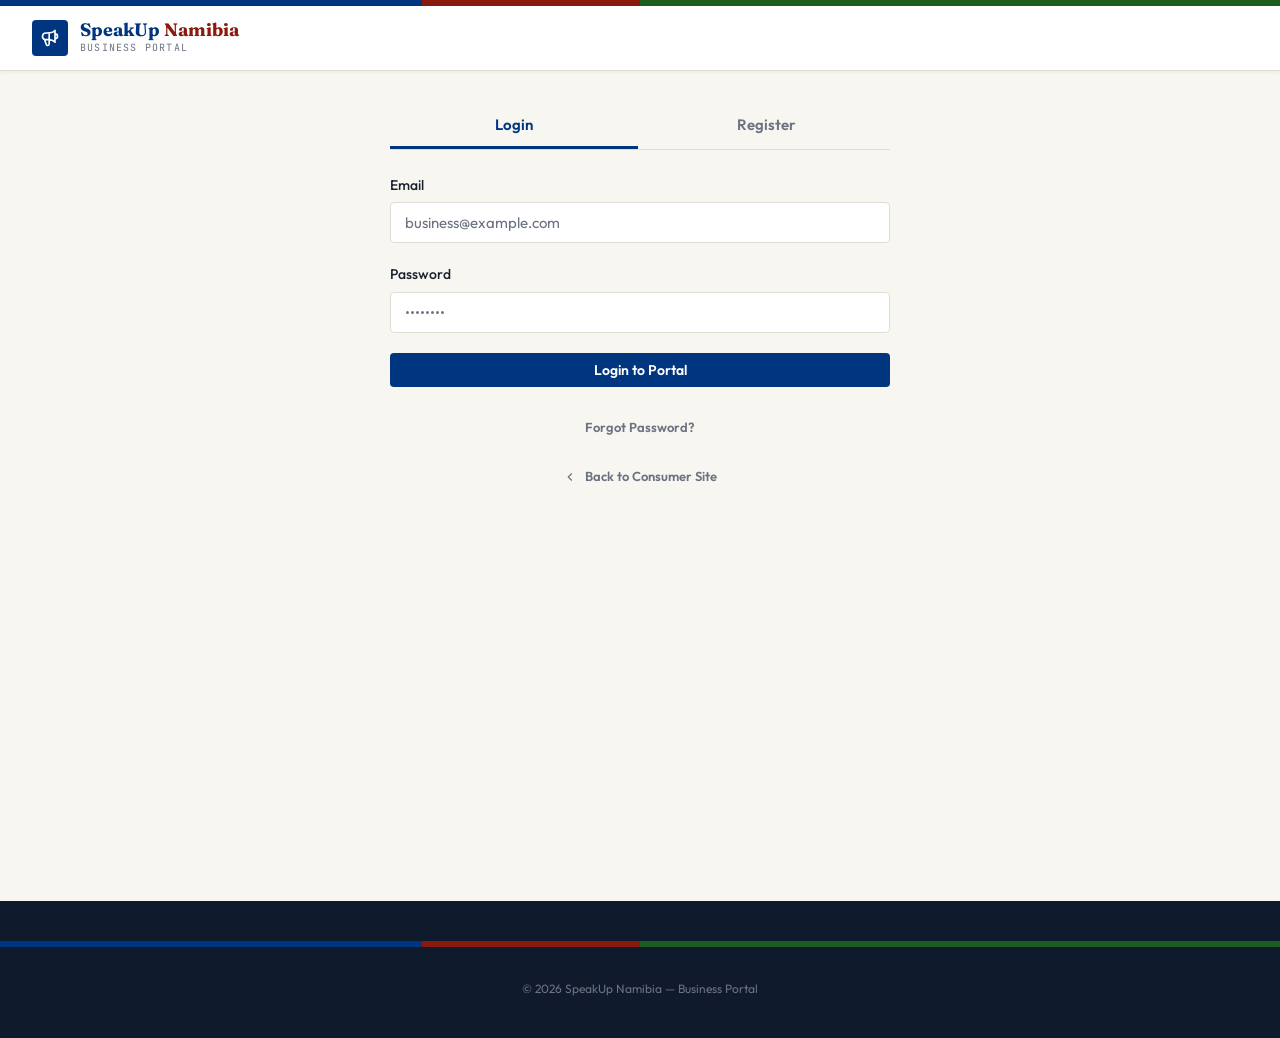
==== business.html @ 7a661c87 "first commit" ====
<!DOCTYPE html>
<html lang="en">

<head>
    <meta charset="UTF-8">
    <meta name="viewport" content="width=device-width, initial-scale=1.0">
    <title>SpeakUp Namibia - Business Portal</title>
    <link rel="preconnect" href="https://fonts.googleapis.com">
    <link rel="preconnect" href="https://fonts.gstatic.com" crossorigin>
    <link
        href="https://fonts.googleapis.com/css2?family=Fraunces:ital,opsz,wght@0,9..144,400;0,9..144,700;0,9..144,800;1,9..144,400&family=Outfit:wght@400;500;600;700&family=JetBrains+Mono:wght@400;500;600&display=swap"
        rel="stylesheet">
    <link rel="stylesheet" href="style.css">
</head>

<body>
    <div class="flag-stripe"></div>
    <nav id="navbar">
        <div class="container">
            <div class="navbar-inner">
                <div class="logo-wrap">
                    <div class="logo-icon"><svg viewBox="0 0 24 24">
                            <path
                                d="M11 5.882V19.24a1.76 1.76 0 01-3.417.592l-2.147-6.15M18 13a3 3 0 100-6M5.436 13.683A4.001 4.001 0 017 6h1.832c4.1 0 7.625-1.234 9.168-3v14c-1.543-1.766-5.067-3-9.168-3H7a3.988 3.988 0 01-1.564-.317z"
                                stroke-linecap="round" stroke-linejoin="round" />
                        </svg></div>
                    <div>
                        <div class="logo-name">SpeakUp<span>Namibia</span></div>
                        <div class="logo-sub">Business Portal</div>
                    </div>
                </div>
                <button class="hamburger" id="bizHamburger" aria-label="Toggle menu" style="display:none">
                    <svg id="ham-open" width="22" height="22" fill="none" stroke="currentColor" stroke-width="2"
                        viewBox="0 0 24 24">
                        <line x1="3" y1="6" x2="21" y2="6" />
                        <line x1="3" y1="12" x2="21" y2="12" />
                        <line x1="3" y1="18" x2="21" y2="18" />
                    </svg>
                    <svg id="ham-close" width="22" height="22" fill="none" stroke="currentColor" stroke-width="2"
                        viewBox="0 0 24 24" style="display:none">
                        <line x1="18" y1="6" x2="6" y2="18" />
                        <line x1="6" y1="6" x2="18" y2="18" />
                    </svg>
                </button>
            </div>
        </div>
    </nav>
    <div class="biz-layout">
        <aside class="biz-sidebar" id="bizSidebar">
            <div class="biz-sidebar-nav">
                <button class="biz-nav-item active" id="navOverview"><svg fill="none" stroke="currentColor"
                        stroke-width="2" viewBox="0 0 24 24">
                        <line x1="18" y1="20" x2="18" y2="10" />
                        <line x1="12" y1="20" x2="12" y2="4" />
                        <line x1="6" y1="20" x2="6" y2="14" />
                    </svg>Overview</button>
                <button class="biz-nav-item" id="navReviews"><svg fill="none" stroke="currentColor" stroke-width="2"
                        viewBox="0 0 24 24">
                        <path d="M21 15a2 2 0 01-2 2H7l-4 4V5a2 2 0 012-2h14a2 2 0 012 2z" />
                    </svg>My Reviews</button>
                <button class="biz-nav-item" id="navSettings"><svg fill="none" stroke="currentColor" stroke-width="2"
                        viewBox="0 0 24 24">
                        <circle cx="12" cy="12" r="3" />
                        <path
                            d="M19.4 15a1.65 1.65 0 00.33 1.82l.06.06a2 2 0 010 2.83 2 2 0 01-2.83 0l-.06-.06a1.65 1.65 0 00-1.82-.33 1.65 1.65 0 00-1 1.51V21a2 2 0 01-4 0v-.09A1.65 1.65 0 009 19.4a1.65 1.65 0 00-1.82.33l-.06.06a2 2 0 01-2.83-2.83l.06-.06A1.65 1.65 0 004.68 15a1.65 1.65 0 00-1.51-1H3a2 2 0 010-4h.09A1.65 1.65 0 004.6 9a1.65 1.65 0 00-.33-1.82l-.06-.06a2 2 0 012.83-2.83l.06.06A1.65 1.65 0 009 4.68a1.65 1.65 0 001-1.51V3a2 2 0 014 0v.09a1.65 1.65 0 001 1.51 1.65 1.65 0 001.82-.33l.06-.06a2 2 0 012.83 2.83l-.06.06A1.65 1.65 0 0019.4 9a1.65 1.65 0 001.51 1H21a2 2 0 010 4h-.09a1.65 1.65 0 00-1.51 1z" />
                    </svg>Settings</button>
                <button class="biz-nav-item" id="navConsumerView"><svg fill="none" stroke="currentColor"
                        stroke-width="2" viewBox="0 0 24 24">
                        <path d="M1 12s4-8 11-8 11 8 11 8-4 8-11 8-11-8-11-8z" />
                        <circle cx="12" cy="12" r="3" />
                    </svg>All Reviews</button>
                <button class="biz-nav-item" id="navRenew" style="display:none"><svg fill="none" stroke="currentColor"
                        stroke-width="2" viewBox="0 0 24 24">
                        <rect x="1" y="4" width="22" height="16" rx="2" ry="2" />
                        <line x1="1" y1="10" x2="23" y2="10" />
                    </svg>Renew Subscription</button>
            </div>
            <div class="biz-sidebar-footer">
                <div class="notification-badge" id="notificationBadge" style="display:none"></div>
                <button class="biz-nav-item" onclick="doLogout()" style="color:var(--nam-red)"><svg fill="none"
                        stroke="currentColor" stroke-width="2" viewBox="0 0 24 24">
                        <path d="M9 21H5a2 2 0 01-2-2V5a2 2 0 012-2h4" />
                        <polyline points="16 17 21 12 16 7" />
                        <line x1="21" y1="12" x2="9" y2="12" />
                    </svg>Logout</button>
            </div>
        </aside>
        <main class="biz-main">
            <div id="portal-container">
                <div style="text-align:center;padding:3rem">
                    <div class="spinner"
                        style="width:40px;height:40px;border:4px solid var(--border);border-top-color:var(--nam-blue);border-radius:50%;animation:spin 0.8s linear infinite;margin:0 auto">
                    </div>
                    <p style="margin-top:1rem;color:var(--fg-muted)">Loading...</p>
                </div>
            </div>
        </main>
    </div>
    <footer>
        <div class="flag-stripe"></div>
        <div class="container" style="padding-top:2rem; text-align:center; font-size:0.75rem; color:var(--fg-muted)">
            <span>© <span id="footer-year"></span> SpeakUp Namibia — Business Portal</span>
        </div>
    </footer>

    <!-- Write Review Modal -->
    <div class="modal-overlay" id="write-review-modal" onclick="closeWriteReviewModal()">
        <div class="modal-box" onclick="event.stopPropagation()" style="max-width:32rem">
            <div class="modal-header">
                <div style="display:flex;align-items:center;gap:0.75rem">
                    <div class="modal-header-icon"><svg viewBox="0 0 24 24" stroke-linecap="round"
                            stroke-linejoin="round">
                            <path d="M11 4H4a2 2 0 00-2 2v14a2 2 0 002 2h14a2 2 0 002-2v-7" />
                            <path d="M18.5 2.5a2.121 2.121 0 013 3L12 15l-4 1 1-4 9.5-9.5z" />
                        </svg></div>
                    <div>
                        <div class="modal-title">Write a Review as Business</div>
                        <div class="modal-sub">Your review will appear publicly</div>
                    </div>
                </div><button class="modal-close" onclick="closeWriteReviewModal()"><svg width="18" height="18"
                        fill="none" stroke="currentColor" stroke-width="2" viewBox="0 0 24 24">
                        <line x1="18" y1="6" x2="6" y2="18" />
                        <line x1="6" y1="6" x2="18" y2="18" />
                    </svg></button>
            </div>
            <div class="modal-body">
                <div class="form-space">
                    <div><label class="label">Business Name <span class="req">*</span></label><input class="input"
                            id="biz-wr-biz" type="text" readonly></div>
                    <div><label class="label">Category <span class="req">*</span></label>
                        <div class="select-wrap"><select class="input" id="biz-wr-cat"
                                style="padding:0.625rem 2.5rem 0.625rem 0.875rem"></select></div>
                    </div>
                    <div><label class="label">Your Rating <span class="req">*</span></label>
                        <div style="display:flex;align-items:center;gap:0.5rem">
                            <div class="stars-input" id="biz-wr-stars"></div><span class="rating-word"
                                id="biz-wr-rating-word"></span>
                        </div>
                    </div>
                    <div><label class="label">Review Title <span class="req">*</span></label><input class="input"
                            id="biz-wr-title" type="text" placeholder="Summarise your experience"></div>
                    <div><label class="label">Your Story <span class="req">*</span></label><textarea
                            class="input textarea" id="biz-wr-content" rows="4"
                            placeholder="Tell us what happened..."></textarea></div>
                    <div class="modal-footer" style="padding-top:0.5rem"><button class="btn btn-outline"
                            onclick="closeWriteReviewModal()">Cancel</button><button class="btn btn-primary"
                            id="biz-wr-submit" onclick="submitBusinessReview()">Publish Review</button></div>
                </div>
            </div>
        </div>
    </div>

    <!-- Reply Modal -->
    <div class="modal-overlay" id="reply-modal" onclick="closeReplyModal()">
        <div class="modal-box reply-modal" onclick="event.stopPropagation()">
            <div class="modal-header">
                <div>
                    <div class="modal-title">Reply as Verified Business</div>
                    <div class="modal-sub" id="reply-modal-review-title"></div>
                </div><button class="modal-close" onclick="closeReplyModal()"><svg width="18" height="18" fill="none"
                        stroke="currentColor" stroke-width="2" viewBox="0 0 24 24">
                        <line x1="18" y1="6" x2="6" y2="18" />
                        <line x1="6" y1="6" x2="18" y2="18" />
                    </svg></button>
            </div>
            <div class="modal-body">
                <textarea class="input textarea" id="reply-text" rows="4"
                    placeholder="Write your public response as the verified business..."></textarea>
                <div class="modal-footer" style="margin-top:1rem"><button class="btn btn-outline"
                        onclick="closeReplyModal()">Cancel</button><button class="btn btn-primary" id="submit-reply-btn"
                        onclick="submitBusinessReply()">Post Reply</button></div>
            </div>
        </div>
    </div>

    <!-- Forgot Password Modal (Enhanced) -->
    <div class="modal-overlay" id="forgot-password-modal" onclick="closeForgotPasswordModal()">
        <div class="modal-box" onclick="event.stopPropagation()" style="max-width:400px">
            <div class="modal-header">
                <div class="modal-title">Reset Password</div>
                <button class="modal-close" onclick="closeForgotPasswordModal()">
                    <svg width="18" height="18" fill="none" stroke="currentColor" stroke-width="2" viewBox="0 0 24 24">
                        <line x1="18" y1="6" x2="6" y2="18" />
                        <line x1="6" y1="6" x2="18" y2="18" />
                    </svg>
                </button>
            </div>
            <div class="modal-body">
                <p style="margin-bottom:1rem; font-size:0.875rem; color:var(--fg-muted);">Enter your registered email. A
                    temporary password will be generated and displayed below.</p>
                <div class="form-space">
                    <div><label class="label">Email</label><input class="input" id="reset-email" type="email"
                            placeholder="business@example.com"></div>
                    <div id="reset-err" class="form-err" style="display:none"></div>
                    <div id="temp-password-display"
                        style="display:none; margin-top:1rem; text-align:center; background:var(--bg); padding:1rem; border-radius:var(--radius); border:1px solid var(--border);">
                        <div style="font-size:0.75rem; color:var(--fg-muted); margin-bottom:0.25rem;">YOUR TEMPORARY
                            PASSWORD</div>
                        <div style="font-family:'JetBrains Mono',monospace; font-size:1.5rem; font-weight:700; letter-spacing:2px; word-break:break-all;"
                            id="temp-pwd-value"></div>
                        <button class="btn btn-outline btn-sm" style="margin-top:0.75rem;"
                            onclick="copyTempPassword()">Copy to Clipboard</button>
                    </div>
                    <button class="btn btn-primary" style="width:100%" onclick="doResetPassword()">Send Temporary
                        Password</button>
                </div>
            </div>
        </div>
    </div>

    <div id="toast-container"></div>
    <script src="business.js"></script>
</body>

</html>
---- style.css ----
/* ─── DESIGN SYSTEM ──────────────────────────────────────────────── */
:root {
  --nam-blue: #003580;
  --nam-red: #8b1a0e;
  --nam-green: #1b5e20;
  --nam-gold: #c97d10;
  --nam-sand: #faf8f3;
  --nam-dark: #0f1b2d;
  --fg: #18202e;
  --fg-muted: #6b7280;
  --border: #e0ddd5;
  --card: #ffffff;
  --bg: #f8f6f0;
  --radius: 4px;
  --radius-lg: 4px;
  --radius-xl: 4px;
  --r5: #1b5e20;
  --r4: #2e7d32;
  --r3: #c97d10;
  --r2: #bf360c;
  --r1: #6d1a0a;
}

* {
  box-sizing: border-box;
  margin: 0;
  padding: 0;
}
html {
  scroll-behavior: smooth;
}
body {
  font-family: "Outfit", system-ui, sans-serif;
  background: var(--bg);
  color: var(--fg);
  min-height: 100vh;
  display: flex;
  flex-direction: column;
  line-height: 1.6;
}
.font-display {
  font-family: "Fraunces", Georgia, serif;
}
.font-mono {
  font-family: "JetBrains Mono", monospace;
}

/* ─── CONTAINER ──────────────────────────────────────────────────── */
.container {
  width: 100%;
  max-width: 1280px;
  margin: 0 auto;
  padding: 0 1rem;
}
@media (min-width: 640px) {
  .container {
    padding: 0 1.5rem;
  }
}
@media (min-width: 1024px) {
  .container {
    padding: 0 2rem;
  }
}

/* ─── UTILITIES ──────────────────────────────────────────────────── */
.sr-only {
  position: absolute;
  width: 1px;
  height: 1px;
  padding: 0;
  margin: -1px;
  overflow: hidden;
  clip: rect(0, 0, 0, 0);
  white-space: nowrap;
  border-width: 0;
}
.truncate {
  overflow: hidden;
  text-overflow: ellipsis;
  white-space: nowrap;
}
.line-clamp-2 {
  display: -webkit-box;
  -webkit-line-clamp: 2;
  -webkit-box-orient: vertical;
  overflow: hidden;
}
.line-clamp-3 {
  display: -webkit-box;
  -webkit-line-clamp: 3;
  -webkit-box-orient: vertical;
  overflow: hidden;
}

/* ─── BUTTONS ────────────────────────────────────────────────────── */
.btn {
  display: inline-flex;
  align-items: center;
  justify-content: center;
  gap: 0.5rem;
  border: none;
  border-radius: var(--radius);
  font-family: "Outfit", sans-serif;
  font-weight: 600;
  font-size: 0.875rem;
  line-height: 1;
  cursor: pointer;
  transition: all 0.2s ease;
  text-decoration: none;
}
.btn:disabled {
  opacity: 0.6;
  cursor: not-allowed;
}
.btn-primary {
  background: var(--nam-blue);
  color: #fff;
  padding: 0.625rem 1.25rem;
}
.btn-primary:not(:disabled):hover {
  background: #004499;
  transform: translateY(-1px);
  box-shadow: 0 4px 12px rgba(0, 53, 128, 0.3);
}
.btn-gold {
  background: var(--nam-gold);
  color: var(--nam-dark);
  padding: 0.75rem 1.5rem;
  font-size: 1rem;
}
.btn-gold:not(:disabled):hover {
  background: #b06e0a;
  transform: translateY(-1px);
  box-shadow: 0 4px 12px rgba(201, 125, 16, 0.35);
}
.btn-outline {
  background: transparent;
  color: var(--fg);
  border: 1.5px solid var(--border);
  padding: 0.625rem 1.25rem;
}
.btn-outline:hover {
  border-color: var(--fg-muted);
  background: #f3f0ea;
}
.btn-outline-blue {
  background: transparent;
  color: var(--nam-blue);
  border: 2px solid var(--nam-blue);
  padding: 0.75rem 1.5rem;
  font-size: 1rem;
}
.btn-outline-blue:hover {
  background: rgba(0, 53, 128, 0.06);
  transform: translateY(-1px);
}
.btn-ghost {
  background: transparent;
  color: var(--fg-muted);
  padding: 0.5rem 0.75rem;
}
.btn-ghost:hover {
  background: #f0ece4;
  color: var(--fg);
}
.btn-lg {
  padding: 0.875rem 2rem;
  font-size: 1rem;
  border-radius: var(--radius);
}
.btn-sm {
  padding: 0.375rem 0.75rem;
  font-size: 0.8125rem;
  border-radius: var(--radius);
}

/* ─── FORM ELEMENTS ──────────────────────────────────────────────── */
.input {
  width: 100%;
  padding: 0.625rem 0.875rem;
  border: 1.5px solid var(--border);
  border-radius: var(--radius);
  font-family: "Outfit", sans-serif;
  font-size: 0.9375rem;
  color: var(--fg);
  background: #fff;
  outline: none;
  transition: border-color 0.2s, box-shadow 0.2s;
}
.input:focus {
  border-color: var(--nam-blue);
  box-shadow: 0 0 0 3px rgba(0, 53, 128, 0.12);
}
.input::placeholder {
  color: var(--fg-muted);
}
.input[readonly] {
  background: var(--bg);
  cursor: default;
}
.textarea {
  resize: vertical;
  min-height: 4.5rem;
}
.label {
  display: block;
  font-size: 0.875rem;
  font-weight: 500;
  margin-bottom: 0.375rem;
}
.label .req {
  color: var(--nam-red);
}
.select-wrap {
  position: relative;
}
.select-wrap select {
  appearance: none;
  width: 100%;
  padding: 0.625rem 2.5rem 0.625rem 0.875rem;
  border: 1.5px solid var(--border);
  border-radius: var(--radius);
  font-family: "Outfit", sans-serif;
  font-size: 0.9375rem;
  color: var(--fg);
  background: #fff
    url("data:image/svg+xml,%3Csvg xmlns='http://www.w3.org/2000/svg' width='12' height='12' viewBox='0 0 24 24' fill='none' stroke='%236B7280' stroke-width='2.5'%3E%3Cpolyline points='6 9 12 15 18 9'/%3E%3C/svg%3E")
    no-repeat right 0.875rem center;
  outline: none;
  cursor: pointer;
  transition: border-color 0.2s, box-shadow 0.2s;
}
.select-wrap select:focus {
  border-color: var(--nam-blue);
  box-shadow: 0 0 0 3px rgba(0, 53, 128, 0.12);
}
.input-with-icon {
  position: relative;
}
.input-with-icon .input {
  padding-left: 2.5rem;
}
.input-with-icon .icon {
  position: absolute;
  left: 0.75rem;
  top: 50%;
  transform: translateY(-50%);
  color: var(--fg-muted);
  pointer-events: none;
}
.form-err {
  font-size: 0.8125rem;
  color: var(--nam-red);
  margin-top: 0.25rem;
}

/* ─── CARDS ──────────────────────────────────────────────────────── */
.card {
  background: var(--card);
  border: 1px solid var(--border);
  border-radius: var(--radius);
  box-shadow: 0 1px 3px rgba(0, 0, 0, 0.06);
}

/* ─── FLAG STRIPE ────────────────────────────────────────────────── */
.flag-stripe {
  height: 6px;
  background: linear-gradient(
    to right,
    var(--nam-blue) 33%,
    var(--nam-red) 33% 50%,
    var(--nam-green) 50%
  );
  flex-shrink: 0;
}

/* ─── NAVBAR ─────────────────────────────────────────────────────── */
#navbar {
  position: sticky;
  top: 0;
  z-index: 40;
  background: rgba(255, 255, 255, 0.97);
  backdrop-filter: blur(8px);
  border-bottom: 1px solid var(--border);
  box-shadow: 0 1px 4px rgba(0, 0, 0, 0.06);
}
.navbar-inner {
  display: flex;
  align-items: center;
  justify-content: space-between;
  height: 64px;
  gap: 1rem;
}
.logo-wrap {
  display: flex;
  align-items: center;
  gap: 0.75rem;
}
.logo-icon {
  width: 36px;
  height: 36px;
  background: var(--nam-blue);
  border-radius: var(--radius);
  display: flex;
  align-items: center;
  justify-content: center;
  flex-shrink: 0;
}
.logo-icon svg {
  width: 20px;
  height: 20px;
  color: #fff;
  fill: none;
  stroke: #fff;
  stroke-width: 2;
}
.logo-name {
  font-family: "Fraunces", serif;
  font-weight: 700;
  font-size: 1.125rem;
  color: var(--nam-blue);
  line-height: 1.1;
}
.logo-name span {
  color: var(--nam-red);
  margin-left: 0.25rem;
}
.logo-sub {
  font-family: "JetBrains Mono", monospace;
  font-size: 0.625rem;
  letter-spacing: 0.12em;
  text-transform: uppercase;
  color: var(--fg-muted);
}
.nav-desktop {
  display: none;
  align-items: center;
  gap: 0.5rem;
}
@media (min-width: 768px) {
  .nav-desktop {
    display: flex;
  }
}
.hamburger {
  display: flex;
  padding: 0.5rem;
  background: none;
  border: none;
  cursor: pointer;
  color: var(--fg-muted);
}
.hamburger:hover {
  color: var(--fg);
}
@media (min-width: 768px) {
  .hamburger {
    display: none;
  }
}
#mobile-menu {
  position: fixed;
  inset: 0;
  top: 70px;
  z-index: 39;
  background: rgba(0, 0, 0, 0.4);
  display: none;
}
#mobile-menu.open {
  display: block;
}
.mobile-menu-panel {
  background: #fff;
  border-bottom: 1px solid var(--border);
  padding: 1rem;
  display: flex;
  flex-direction: column;
  gap: 0.75rem;
  box-shadow: 0 4px 16px rgba(0, 0, 0, 0.12);
}

/* ─── HERO ───────────────────────────────────────────────────────── */
#hero {
  position: relative;
  overflow: hidden;
  min-height: 520px;
}
.hero-bg {
  position: absolute;
  inset: 0;
  background-image: url("https://d2xsxph8kpxj0f.cloudfront.net/310519663518434225/ZUHGU2vHwMcoxkRp6mcsdF/hero-namibia-jmA9CoVuQfVFhSaydU75Zy.webp");
  background-size: cover;
  background-position: center;
}
.hero-overlay {
  position: absolute;
  inset: 0;
  background: linear-gradient(
    135deg,
    rgba(15, 27, 45, 0.93) 0%,
    rgba(15, 27, 45, 0.87) 50%,
    rgba(15, 27, 45, 0.77) 100%
  );
}
.hero-content {
  position: relative;
  padding: 5rem 0 4rem;
}
.hero-grid {
  display: grid;
  gap: 3rem;
  align-items: center;
}
@media (min-width: 1024px) {
  .hero-grid {
    grid-template-columns: 1fr 380px;
  }
}
.hero-eyebrow {
  display: flex;
  align-items: center;
  gap: 0.5rem;
  margin-bottom: 1.5rem;
}
.hero-eyebrow-dot {
  width: 6px;
  height: 6px;
  background: var(--nam-gold);
  border-radius: 50%;
}
.hero-eyebrow span {
  font-family: "JetBrains Mono", monospace;
  font-size: 0.6875rem;
  letter-spacing: 0.15em;
  text-transform: uppercase;
  color: var(--nam-gold);
  font-weight: 500;
}
.hero-h1 {
  font-family: "Fraunces", serif;
  font-size: clamp(2.5rem, 6vw, 4.25rem);
  font-weight: 800;
  line-height: 1.04;
  color: #fff;
  margin-bottom: 1.5rem;
}
.hero-h1 em {
  font-style: normal;
  color: var(--nam-gold);
}
.hero-sub {
  font-size: 1.125rem;
  color: rgba(255, 255, 255, 0.78);
  max-width: 28rem;
  line-height: 1.7;
  margin-bottom: 2rem;
}
.hero-ctas {
  display: flex;
  flex-wrap: wrap;
  gap: 0.75rem;
}
.hero-stats {
  display: flex;
  flex-wrap: nowrap;
  gap: 1rem;
  padding-top: 2rem;
  margin-top: 2rem;
  border-top: 1px solid rgba(255, 255, 255, 0.15);
}
.hero-stats > div {
  flex: 1 1 0;
  min-width: 0;
}
.hero-stat-val {
  font-family: "Fraunces", serif;
  font-size: 1.75rem;
  font-weight: 700;
  color: #fff;
  line-height: 1;
  white-space: nowrap;
}
.hero-stat-val.gold {
  color: var(--nam-gold);
}
.hero-stat-val.green {
  color: #81c784;
}
.hero-stat-lbl {
  font-size: 0.75rem;
  color: rgba(255, 255, 255, 0.58);
  margin-top: 0.25rem;
  white-space: nowrap;
}
@media (min-width: 480px) {
  .hero-stat-val {
    font-size: 2rem;
  }
  .hero-stat-lbl {
    font-size: 0.8125rem;
  }
}
.hero-cards {
  display: flex;
  flex-direction: column;
  gap: 1rem;
} /* ← increased gap */
.hero-card-lbl {
  font-family: "JetBrains Mono", monospace;
  font-size: 0.6875rem;
  letter-spacing: 0.14em;
  text-transform: uppercase;
  color: var(--nam-gold);
  margin-bottom: 0.25rem;
}
.hero-mini-card {
  border-radius: var(--radius);
  padding: 1rem;
  border-left: 4px solid;
  background: rgba(255, 255, 255, 0.08);
  backdrop-filter: blur(8px);
}
.hero-mini-biz {
  display: flex;
  align-items: center;
  justify-content: space-between;
  gap: 0.5rem;
  margin-bottom: 0.25rem;
}
.hero-mini-biz-name {
  font-size: 0.875rem;
  font-weight: 600;
  color: #fff;
}
.hero-mini-cat {
  font-size: 0.75rem;
  color: rgba(255, 255, 255, 0.85);
  font-weight: 500;
  margin-bottom: 0.25rem;
}
.hero-mini-snippet {
  font-size: 0.75rem;
  color: rgba(255, 255, 255, 0.62);
  line-height: 1.5;
}
.hero-mini-meta {
  font-family: "JetBrains Mono", monospace;
  font-size: 0.6875rem;
  color: rgba(255, 255, 255, 0.4);
  margin-top: 0.5rem;
}
.star-num {
  font-family: "JetBrains Mono", monospace;
  font-size: 0.8125rem;
  font-weight: 700;
  color: var(--nam-gold);
}
.verified-badge {
  font-family: "JetBrains Mono", monospace;
  font-size: 0.625rem;
  background: rgba(27, 94, 32, 0.3);
  color: #81c784;
  padding: 0.125rem 0.5rem;
  border-radius: 999px;
  font-weight: 600;
}
.view-all-btn {
  background: none;
  border: none;
  cursor: pointer;
  color: var(--nam-gold);
  font-weight: 600;
  font-size: 0.875rem;
  display: flex;
  align-items: center;
  gap: 0.375rem;
  margin-top: 0.5rem;
  font-family: "Outfit", sans-serif;
  transition: opacity 0.2s;
}
.view-all-btn:hover {
  opacity: 0.8;
}

/* ─── PATTERN DIVIDER ────────────────────────────────────────────── */
.pattern-divider {
  height: 64px;
  background: url("https://d2xsxph8kpxj0f.cloudfront.net/310519663518434225/ZUHGU2vHwMcoxkRp6mcsdF/hero-pattern-Q69UWq96UEokvPvBGiHgfD.webp")
    center/cover;
  opacity: 0.6;
}

/* ─── REVIEWS SECTION ────────────────────────────────────────────── */
#reviews-section {
  padding: 3rem 0 4rem;
}
.section-eyebrow {
  font-family: "JetBrains Mono", monospace;
  font-size: 0.6875rem;
  letter-spacing: 0.16em;
  text-transform: uppercase;
  color: var(--nam-red);
  font-weight: 500;
  margin-bottom: 0.5rem;
}
.section-h2 {
  font-family: "Fraunces", serif;
  font-size: clamp(1.75rem, 4vw, 2.5rem);
  font-weight: 700;
}
.reviews-layout {
  display: flex;
  gap: 2rem;
  margin-top: 2rem;
}
.filter-sidebar {
  display: none;
  width: 256px;
  flex-shrink: 0;
  position: sticky;
  top: 84px;
  align-self: flex-start;
}
@media (min-width: 1024px) {
  .filter-sidebar {
    display: block;
  }
}
.filter-box {
  background: var(--card);
  border: 1px solid var(--border);
  border-radius: var(--radius);
  padding: 1.25rem;
  box-shadow: 0 1px 4px rgba(0, 0, 0, 0.06);
}
.filter-title {
  font-weight: 600;
  font-size: 0.9375rem;
  display: flex;
  align-items: center;
  gap: 0.5rem;
  padding-bottom: 1rem;
  border-bottom: 1px solid var(--border);
  margin-bottom: 1.25rem;
}
.filter-group {
  margin-bottom: 1.25rem;
}
.filter-label {
  font-family: "JetBrains Mono", monospace;
  font-size: 0.6875rem;
  letter-spacing: 0.13em;
  text-transform: uppercase;
  color: var(--fg-muted);
  font-weight: 500;
  margin-bottom: 0.5rem;
  display: flex;
  align-items: center;
  gap: 0.375rem;
}
.reviews-main {
  flex: 1;
  min-width: 0;
}
.mobile-filter-btn-wrap {
  display: flex;
  margin-bottom: 1rem;
}
@media (min-width: 1024px) {
  .mobile-filter-btn-wrap {
    display: none;
  }
}
.mobile-filter-panel {
  background: var(--card);
  border: 1px solid var(--border);
  border-radius: var(--radius);
  padding: 1.25rem;
  margin-bottom: 1rem;
  display: none;
}
.mobile-filter-panel.open {
  display: block;
}
.filter-count-badge {
  font-size: 0.6875rem;
  font-weight: 700;
  background: var(--nam-red);
  color: #fff;
  padding: 0.125rem 0.4rem;
  border-radius: 999px;
  margin-left: 0.25rem;
}
.reviews-grid {
  display: grid;
  gap: 1.25rem;
  grid-template-columns: 1fr;
}
@media (min-width: 640px) {
  .reviews-grid {
    grid-template-columns: 1fr 1fr;
  }
}
@media (min-width: 1280px) {
  .reviews-grid {
    grid-template-columns: 1fr 1fr 1fr;
  }
}

/* ─── REVIEW CARD ────────────────────────────────────────────────── */
.review-card {
  background: var(--card);
  border: 1px solid var(--border);
  border-left: 4px solid;
  border-radius: var(--radius);
  box-shadow: 0 1px 3px rgba(0, 0, 0, 0.06);
  display: flex;
  flex-direction: column;
  transition: box-shadow 0.25s, transform 0.25s;
  animation: fadeSlideUp 0.45s ease-out forwards;
  opacity: 0;
}
.review-card:hover {
  box-shadow: 0 4px 16px rgba(0, 0, 0, 0.1);
  transform: translateY(-2px);
}
.review-card.highlight {
  outline: 2px solid var(--nam-blue);
  outline-offset: 1px;
}
.rc-inner {
  padding: 1.25rem;
  display: flex;
  flex-direction: column;
  flex: 1;
}
.rc-header {
  display: flex;
  align-items: flex-start;
  justify-content: space-between;
  gap: 0.75rem;
  margin-bottom: 0.75rem;
}
.rc-biz-name {
  font-weight: 600;
  font-size: 1rem;
  color: var(--fg);
}
.rc-verified {
  display: inline-flex;
  align-items: center;
  gap: 0.25rem;
  font-family: "JetBrains Mono", monospace;
  font-size: 0.6rem;
  background: rgba(27, 94, 32, 0.1);
  color: #1b5e20;
  padding: 0.15rem 0.5rem;
  border-radius: 999px;
  font-weight: 600;
  margin-left: 0.375rem;
  vertical-align: middle;
  white-space: nowrap;
}
.rc-rating-badge {
  display: flex;
  flex-direction: column;
  align-items: center;
  padding: 0.375rem 0.75rem;
  border-radius: var(--radius);
  flex-shrink: 0;
}
.rc-rating-num {
  font-family: "Fraunces", serif;
  font-size: 1.375rem;
  font-weight: 700;
  line-height: 1;
}
.rc-rating-lbl {
  font-family: "JetBrains Mono", monospace;
  font-size: 0.5625rem;
  letter-spacing: 0.08em;
  text-transform: uppercase;
  margin-top: 0.2rem;
}
.rc-stars {
  display: flex;
  gap: 0.125rem;
  margin-bottom: 0.75rem;
}
.rc-stars svg {
  width: 14px;
  height: 14px;
}
.rc-cat {
  display: flex;
  align-items: center;
  gap: 0.375rem;
  font-family: "JetBrains Mono", monospace;
  font-size: 0.6875rem;
  text-transform: uppercase;
  letter-spacing: 0.1em;
  color: var(--fg-muted);
  margin-bottom: 0.75rem;
}
.rc-title {
  font-weight: 600;
  font-size: 0.9375rem;
  margin-bottom: 0.5rem;
  line-height: 1.3;
}
.rc-content {
  font-size: 0.875rem;
  color: var(--fg-muted);
  line-height: 1.6;
  flex: 1;
}
.rc-meta {
  display: flex;
  flex-wrap: wrap;
  gap: 0.75rem;
  align-items: center;
  padding-top: 0.875rem;
  margin-top: 0.875rem;
  border-top: 1px solid var(--border);
  font-size: 0.75rem;
  color: var(--fg-muted);
}
.rc-meta-item {
  display: flex;
  align-items: center;
  gap: 0.375rem;
}
.rc-meta-item svg {
  width: 13px;
  height: 13px;
  flex-shrink: 0;
}
.rc-cta {
  margin-top: 1rem;
  width: 100%;
}

/* ─── CTA SECTION ────────────────────────────────────────────────── */
#cta-section {
  padding: 4rem 0;
  background: url("https://d2xsxph8kpxj0f.cloudfront.net/310519663518434225/ZUHGU2vHwMcoxkRp6mcsdF/hero-pattern-Q69UWq96UEokvPvBGiHgfD.webp")
    center/cover;
}
.cta-box {
  max-width: 42rem;
  margin: 0 auto;
  text-align: center;
}
.cta-eyebrow {
  font-family: "JetBrains Mono", monospace;
  font-size: 0.6875rem;
  letter-spacing: 0.15em;
  text-transform: uppercase;
  color: var(--nam-red);
  font-weight: 500;
  margin-bottom: 0.75rem;
}
.cta-h2 {
  font-family: "Fraunces", serif;
  font-size: clamp(1.75rem, 4vw, 3rem);
  font-weight: 700;
  line-height: 1.15;
  margin-bottom: 1rem;
}
.cta-h2 em {
  font-style: normal;
  color: var(--nam-blue);
}
.cta-p {
  font-size: 1.0625rem;
  color: var(--fg-muted);
  line-height: 1.7;
  max-width: 28rem;
  margin: 0 auto 2rem;
}
.cta-btns {
  display: flex;
  flex-wrap: wrap;
  gap: 1rem;
  justify-content: center;
}

/* ─── FOOTER ─────────────────────────────────────────────────────── */
footer {
  background: var(--nam-dark);
  color: rgba(255, 255, 255, 0.65);
  padding: 2.5rem 0;
  margin-top: auto;
}
.footer-grid {
  display: grid;
  gap: 2rem;
  margin-bottom: 2rem;
}
@media (min-width: 768px) {
  .footer-grid {
    grid-template-columns: 1fr 1fr 1fr;
  }
}
.footer-logo-row {
  display: flex;
  align-items: center;
  gap: 0.75rem;
  margin-bottom: 0.75rem;
}
.footer-logo-icon {
  width: 32px;
  height: 32px;
  background: var(--nam-gold);
  border-radius: var(--radius);
  display: flex;
  align-items: center;
  justify-content: center;
  flex-shrink: 0;
}
.footer-logo-icon svg {
  width: 16px;
  height: 16px;
  color: var(--nam-dark);
  fill: none;
  stroke: currentColor;
  stroke-width: 2;
}
.footer-name {
  font-family: "Fraunces", serif;
  font-weight: 700;
  color: #fff;
  font-size: 1rem;
}
.footer-desc {
  font-size: 0.875rem;
  line-height: 1.65;
}
.footer-heading {
  font-family: "JetBrains Mono", monospace;
  font-size: 0.6875rem;
  letter-spacing: 0.14em;
  text-transform: uppercase;
  color: var(--nam-gold);
  font-weight: 600;
  margin-bottom: 0.75rem;
}
.footer-list {
  list-style: none;
}
.footer-list li {
  margin-bottom: 0.5rem;
  font-size: 0.875rem;
}
.footer-list span {
  cursor: pointer;
  transition: color 0.2s;
}
.footer-list span:hover {
  color: #fff;
}
.footer-bottom {
  padding-top: 1.5rem;
  border-top: 1px solid rgba(255, 255, 255, 0.08);
  display: flex;
  flex-wrap: wrap;
  align-items: center;
  justify-content: space-between;
  gap: 0.5rem;
  font-size: 0.75rem;
}
.footer-bottom .mono {
  font-family: "JetBrains Mono", monospace;
}

/* ─── MODALS ─────────────────────────────────────────────────────── */
.modal-overlay {
  position: fixed;
  inset: 0;
  z-index: 50;
  background: rgba(0, 0, 0, 0.55);
  display: none;
  align-items: center;
  justify-content: center;
  padding: 1rem;
}
.modal-overlay.open {
  display: flex;
}
.modal-box {
  background: var(--card);
  border-radius: var(--radius);
  box-shadow: 0 20px 60px rgba(0, 0, 0, 0.25);
  width: 100%;
  max-height: 90vh;
  overflow-y: auto;
  animation: slideInRight 0.35s cubic-bezier(0.16, 1, 0.3, 1) forwards;
}
.modal-header {
  display: flex;
  align-items: center;
  justify-content: space-between;
  padding: 1.5rem 1.5rem 1rem;
  border-bottom: 1px solid var(--border);
  position: sticky;
  top: 0;
  background: var(--card);
  z-index: 5;
  border-radius: var(--radius) var(--radius) 0 0;
}
.modal-header-icon {
  width: 36px;
  height: 36px;
  background: var(--nam-blue);
  border-radius: var(--radius);
  display: flex;
  align-items: center;
  justify-content: center;
}
.modal-header-icon svg {
  width: 18px;
  height: 18px;
  stroke: #fff;
  fill: none;
  stroke-width: 2;
}
.modal-title {
  font-family: "Fraunces", serif;
  font-weight: 700;
  font-size: 1.125rem;
  line-height: 1;
}
.modal-sub {
  font-size: 0.75rem;
  color: var(--fg-muted);
  margin-top: 0.25rem;
}
.modal-close {
  width: 36px;
  height: 36px;
  border: none;
  background: none;
  cursor: pointer;
  color: var(--fg-muted);
  border-radius: var(--radius);
  display: flex;
  align-items: center;
  justify-content: center;
  flex-shrink: 0;
  transition: background 0.2s, color 0.2s;
}
.modal-close:hover {
  background: #f0ece4;
  color: var(--fg);
}
.modal-body {
  padding: 1.5rem;
}
.modal-footer {
  display: flex;
  gap: 0.75rem;
  padding-top: 0.5rem;
}
.modal-footer .btn {
  flex: 1;
}

/* Stars input */
.stars-input {
  display: flex;
  gap: 0.25rem;
  align-items: center;
}
.star-btn {
  background: none;
  border: none;
  cursor: pointer;
  padding: 0.125rem;
  transition: transform 0.15s;
}
.star-btn:hover {
  transform: scale(1.15);
}
.star-btn svg {
  width: 32px;
  height: 32px;
  transition: all 0.15s;
}
.rating-word {
  font-size: 0.875rem;
  color: var(--fg-muted);
  margin-left: 0.5rem;
}
.form-space {
  display: flex;
  flex-direction: column;
  gap: 1.25rem;
}

/* Review detail */
.rdt-header {
  position: sticky;
  top: 0;
  background: var(--card);
  z-index: 5;
  border-radius: var(--radius) var(--radius) 0 0;
  border-bottom: 1px solid var(--border);
}
.rdt-color-bar {
  height: 5px;
  border-radius: var(--radius) var(--radius) 0 0;
}
.rdt-header-inner {
  padding: 1.5rem;
}
.rdt-biz-row {
  display: flex;
  align-items: flex-start;
  justify-content: space-between;
  gap: 1rem;
}
.rdt-biz-name {
  font-family: "Fraunces", serif;
  font-weight: 700;
  font-size: 1.375rem;
}
.rdt-stars-row {
  display: flex;
  align-items: center;
  gap: 0.75rem;
  margin-top: 0.375rem;
}
.rdt-stars {
  display: flex;
  gap: 2px;
}
.rdt-stars svg {
  width: 16px;
  height: 16px;
}
.rdt-rating-txt {
  font-family: "JetBrains Mono", monospace;
  font-size: 0.875rem;
  font-weight: 700;
}
.rdt-body {
  padding: 1.5rem;
}
.rdt-meta {
  display: flex;
  flex-wrap: wrap;
  gap: 1rem;
  font-size: 0.875rem;
  color: var(--fg-muted);
  margin-bottom: 1.5rem;
}
.rdt-meta-item {
  display: flex;
  align-items: center;
  gap: 0.375rem;
}
.rdt-meta-item svg {
  width: 14px;
  height: 14px;
}
.rdt-title {
  font-family: "Fraunces", serif;
  font-weight: 700;
  font-size: 1.125rem;
  margin-bottom: 0.75rem;
}
.rdt-content {
  color: var(--fg);
  line-height: 1.75;
}
.discussion-section {
  border-top: 1px solid var(--border);
  margin-top: 1.5rem;
  padding-top: 1.5rem;
}
.discussion-h {
  font-weight: 600;
  display: flex;
  align-items: center;
  gap: 0.5rem;
  margin-bottom: 1.25rem;
  font-size: 1rem;
}
.discussion-h svg {
  width: 16px;
  height: 16px;
}
.comment-form {
  background: var(--bg);
  border-radius: var(--radius);
  padding: 1rem;
  margin-bottom: 1.25rem;
  display: flex;
  flex-direction: column;
  gap: 0.75rem;
}
.comment-item {
  padding: 0.875rem 0;
  border-bottom: 1px solid var(--border);
}
.comment-item:last-child {
  border-bottom: none;
}
.comment-nested {
  margin-left: 1.5rem;
  padding-left: 1rem;
  border-left: 2px solid var(--border);
}
.comment-author {
  font-weight: 600;
  font-size: 0.875rem;
}
.comment-biz-badge {
  font-family: "JetBrains Mono", monospace;
  font-size: 0.6rem;
  background: rgba(27, 94, 32, 0.1);
  color: #1b5e20;
  padding: 0.1rem 0.45rem;
  border-radius: 999px;
  font-weight: 600;
  margin-left: 0.375rem;
}
.comment-date {
  font-family: "JetBrains Mono", monospace;
  font-size: 0.6875rem;
  color: var(--fg-muted);
}
.comment-text {
  font-size: 0.875rem;
  line-height: 1.6;
  margin-top: 0.375rem;
}
.reply-btn {
  background: none;
  border: none;
  cursor: pointer;
  font-size: 0.75rem;
  color: var(--fg-muted);
  display: flex;
  align-items: center;
  gap: 0.375rem;
  margin-top: 0.5rem;
  font-family: "Outfit", sans-serif;
  transition: color 0.2s;
}
.reply-btn:hover {
  color: var(--fg);
}
.reply-form {
  margin-top: 0.75rem;
  display: flex;
  flex-direction: column;
  gap: 0.5rem;
}
.show-more-comments {
  display: flex;
  align-items: center;
  justify-content: center;
  gap: 0.375rem;
  width: 100%;
  background: none;
  border: none;
  cursor: pointer;
  font-size: 0.875rem;
  font-weight: 500;
  color: var(--nam-blue);
  padding-top: 0.75rem;
  font-family: "Outfit", sans-serif;
  transition: opacity 0.2s;
}
.show-more-comments:hover {
  opacity: 0.75;
}

/* How It Works */
#how-works-modal .modal-box {
  max-width: 30rem;
}
.hiw-step {
  display: flex;
  gap: 1rem;
}
.hiw-step-num-col {
  display: flex;
  flex-direction: column;
  align-items: center;
  flex-shrink: 0;
}
.hiw-icon-box {
  width: 48px;
  height: 48px;
  border-radius: var(--radius);
  display: flex;
  align-items: center;
  justify-content: center;
  flex-shrink: 0;
}
.hiw-icon-box svg {
  width: 20px;
  height: 20px;
}
.hiw-connector {
  width: 1px;
  flex: 1;
  margin-top: 0.5rem;
  background: var(--border);
  min-height: 1rem;
}
.hiw-step-body {
  padding-bottom: 1.5rem;
  flex: 1;
}
.hiw-step-num {
  font-family: "JetBrains Mono", monospace;
  font-size: 0.6875rem;
  letter-spacing: 0.12em;
  text-transform: uppercase;
  font-weight: 500;
  margin-bottom: 0.375rem;
}
.hiw-step-title {
  font-family: "Fraunces", serif;
  font-weight: 700;
  font-size: 1rem;
  margin-bottom: 0.375rem;
}
.hiw-step-desc {
  font-size: 0.875rem;
  color: var(--fg-muted);
  line-height: 1.6;
}
.hiw-img {
  border-radius: var(--radius);
  overflow: hidden;
}
.hiw-img img {
  width: 100%;
  height: 8rem;
  object-fit: cover;
  display: block;
}

/* ─── BUSINESS PORTAL SIDEBAR LAYOUT ─────────────────────────────── */
.biz-layout {
  display: flex;
  min-height: calc(100vh - 70px);
}
.biz-sidebar {
  width: 260px;
  background: var(--card);
  border-right: 1px solid var(--border);
  padding: 1.5rem 0.75rem;
  display: flex;
  flex-direction: column;
  transition: transform 0.25s ease;
  position: fixed;
  top: 70px;
  bottom: 0;
  left: 0;
  z-index: 30;
  overflow-y: auto;
}
@media (max-width: 767px) {
  .biz-sidebar {
    transform: translateX(-100%);
  }
  .biz-sidebar.open {
    transform: translateX(0);
    box-shadow: 4px 0 16px rgba(0, 0, 0, 0.1);
  }
}
.biz-sidebar-nav {
  display: flex;
  flex-direction: column;
  gap: 0.25rem;
  flex: 1;
}
.biz-nav-item {
  display: flex;
  align-items: center;
  gap: 0.75rem;
  padding: 0.75rem 1rem;
  border-radius: var(--radius);
  font-weight: 500;
  color: var(--fg-muted);
  background: none;
  border: none;
  cursor: pointer;
  text-align: left;
  font-size: 0.9375rem;
  transition: all 0.15s;
}
.biz-nav-item:hover {
  background: var(--bg);
  color: var(--fg);
}
.biz-nav-item.active {
  background: var(--nam-blue);
  color: white;
}
.biz-nav-item svg {
  width: 18px;
  height: 18px;
  flex-shrink: 0;
}
.biz-sidebar-footer {
  margin-top: auto;
  padding-top: 1rem;
  border-top: 1px solid var(--border);
}
.biz-main {
  flex: 1;
  margin-left: 260px;
  padding: 2rem 1.5rem;
  transition: margin-left 0.25s ease;
}
@media (max-width: 767px) {
  .biz-main {
    margin-left: 0;
    padding: 1.5rem 1rem;
  }
}
.biz-mobile-header {
  display: flex;
  align-items: center;
  justify-content: space-between;
  margin-bottom: 1.5rem;
}
.biz-hamburger {
  background: none;
  border: none;
  cursor: pointer;
  color: var(--fg-muted);
  padding: 0.5rem;
}
@media (min-width: 768px) {
  .biz-mobile-header {
    display: none;
  }
}

/* Paywall */
.paywall-hero {
  border-radius: var(--radius);
  padding: 1.5rem;
  text-align: center;
  margin-bottom: 1.5rem;
  background: url("https://d2xsxph8kpxj0f.cloudfront.net/310519663518434225/ZUHGU2vHwMcoxkRp6mcsdF/business-portal-bg-ZErq5VqFJ2nxu8oSu6rm7T.webp")
    center/cover;
}
.paywall-inner {
  background: rgba(0, 26, 64, 0.87);
  border-radius: var(--radius);
  padding: 1.5rem;
}
.paywall-price {
  display: flex;
  align-items: flex-end;
  justify-content: center;
  gap: 0.25rem;
  margin-bottom: 0.5rem;
}
.paywall-currency {
  font-family: "JetBrains Mono", monospace;
  font-size: 1.25rem;
  font-weight: 700;
  color: var(--nam-gold);
}
.paywall-amount {
  font-family: "Fraunces", serif;
  font-size: 3.5rem;
  font-weight: 800;
  color: #fff;
  line-height: 1;
}
.paywall-per {
  font-size: 1.0625rem;
  color: var(--nam-gold);
  margin-bottom: 0.25rem;
}
.paywall-desc {
  font-size: 0.8125rem;
  color: rgba(255, 255, 255, 0.6);
}
.benefit-list {
  display: flex;
  flex-direction: column;
  gap: 0.875rem;
  margin-bottom: 1.5rem;
}
.benefit-item {
  display: flex;
  gap: 0.75rem;
}
.benefit-icon {
  width: 32px;
  height: 32px;
  background: rgba(27, 94, 32, 0.1);
  border-radius: var(--radius);
  display: flex;
  align-items: center;
  justify-content: center;
  flex-shrink: 0;
}
.benefit-icon svg {
  width: 15px;
  height: 15px;
  color: #2e7d32;
}
.benefit-title {
  font-weight: 500;
  font-size: 0.875rem;
}
.benefit-desc {
  font-size: 0.75rem;
  color: var(--fg-muted);
  margin-top: 0.125rem;
  line-height: 1.5;
}
.security-note {
  background: var(--bg);
  border-radius: var(--radius);
  padding: 0.875rem 1rem;
  display: flex;
  align-items: center;
  gap: 0.625rem;
  font-size: 0.8125rem;
  color: var(--fg-muted);
  margin-bottom: 1rem;
}
.security-note svg {
  width: 16px;
  height: 16px;
  flex-shrink: 0;
}

/* Dashboard */
.dashboard-stats {
  display: flex;
  gap: 1rem;
  margin-bottom: 1.5rem;
}
.dash-stat-card {
  background: var(--card);
  border: 1px solid var(--border);
  border-radius: var(--radius);
  padding: 1rem;
  flex: 1;
  text-align: center;
}
.dash-stat-value {
  font-family: "Fraunces", serif;
  font-size: 2rem;
  font-weight: 700;
}
.dash-stat-label {
  font-size: 0.75rem;
  color: var(--fg-muted);
  text-transform: uppercase;
  letter-spacing: 0.05em;
}

/* Toast */
#toast-container {
  position: fixed;
  bottom: 1.5rem;
  right: 1.5rem;
  z-index: 9999;
  display: flex;
  flex-direction: column;
  gap: 0.5rem;
  pointer-events: none;
}
.toast {
  background: var(--nam-dark);
  color: #fff;
  padding: 0.875rem 1.25rem;
  border-radius: var(--radius);
  font-size: 0.9375rem;
  font-weight: 500;
  box-shadow: 0 8px 24px rgba(0, 0, 0, 0.25);
  display: flex;
  align-items: center;
  gap: 0.625rem;
  animation: toastIn 0.35s cubic-bezier(0.16, 1, 0.3, 1) forwards;
  pointer-events: auto;
  max-width: 22rem;
}
.toast.success .toast-icon {
  color: #81c784;
}
.toast.error .toast-icon {
  color: #ef9a9a;
}
.toast.info .toast-icon {
  color: #64b5f6;
}
.toast-icon svg {
  width: 18px;
  height: 18px;
  flex-shrink: 0;
}
.toast-out {
  animation: toastOut 0.3s ease forwards;
}

/* Animations */
@keyframes fadeSlideUp {
  from {
    opacity: 0;
    transform: translateY(18px);
  }
  to {
    opacity: 1;
    transform: translateY(0);
  }
}
@keyframes slideInRight {
  from {
    opacity: 0;
    transform: translateX(36px);
  }
  to {
    opacity: 1;
    transform: translateX(0);
  }
}
@keyframes toastIn {
  from {
    opacity: 0;
    transform: translateY(12px) scale(0.95);
  }
  to {
    opacity: 1;
    transform: translateY(0) scale(1);
  }
}
@keyframes toastOut {
  to {
    opacity: 0;
    transform: translateY(8px);
  }
}
@keyframes spin {
  to {
    transform: rotate(360deg);
  }
}

/* scrollbar */
::-webkit-scrollbar {
  width: 6px;
}
::-webkit-scrollbar-track {
  background: var(--bg);
}
::-webkit-scrollbar-thumb {
  background: #c8c0b0;
  border-radius: 3px;
}
::-webkit-scrollbar-thumb:hover {
  background: var(--nam-blue);
}

/* Notification Badge */
.notification-badge {
  position: relative;
  margin-right: 0.5rem;
  background: var(--nam-red);
  color: white;
  font-size: 0.7rem;
  font-weight: bold;
  width: 20px;
  height: 20px;
  border-radius: 50%;
  display: flex;
  align-items: center;
  justify-content: center;
}

/* Loading spinner */
.spinner {
  border-radius: 50%;
  animation: spin 0.8s linear infinite;
}

/* Terms checkbox label */
.label input[type="checkbox"] {
  margin-right: 0.5rem;
}

/* Disabled input style */
.input:disabled {
  background: var(--bg);
  color: var(--fg-muted);
  cursor: not-allowed;
}

/* Tabs (Login/Register) */
.tabs {
  display: flex;
  gap: 0.25rem;
  margin-bottom: 1.5rem;
  border-bottom: 1px solid var(--border);
}
.tab-btn {
  flex: 1;
  background: none;
  border: none;
  padding: 0.75rem 0.5rem;
  font-weight: 600;
  font-size: 0.9375rem;
  color: var(--fg-muted);
  cursor: pointer;
  border-bottom: 3px solid transparent;
  transition: all 0.15s;
  font-family: "Outfit", sans-serif;
}
.tab-btn.active {
  color: var(--nam-blue);
  border-bottom-color: var(--nam-blue);
}
.tab-btn:hover:not(.active) {
  color: var(--fg);
  background: rgba(0, 53, 128, 0.03);
}

/* Tabs (Login/Register) */
.tabs {
  display: flex;
  gap: 0.25rem;
  margin-bottom: 1.5rem;
  border-bottom: 1px solid var(--border);
}
.tab-btn {
  flex: 1;
  background: none;
  border: none;
  padding: 0.75rem 0.5rem;
  font-weight: 600;
  font-size: 0.9375rem;
  color: var(--fg-muted);
  cursor: pointer;
  border-bottom: 3px solid transparent;
  transition: all 0.15s;
  font-family: "Outfit", sans-serif;
}
.tab-btn.active {
  color: var(--nam-blue);
  border-bottom-color: var(--nam-blue);
}
.tab-btn:hover:not(.active) {
  color: var(--fg);
  background: rgba(0, 53, 128, 0.03);
}

/* Temporary password display */
#temp-password-display {
  text-align: center;
  background: var(--bg);
  padding: 1rem;
  border-radius: var(--radius);
  border: 1px solid var(--border);
  margin-top: 1rem;
}
#temp-pwd-value {
  font-family: "JetBrains Mono", monospace;
  font-size: 1.5rem;
  font-weight: 700;
  letter-spacing: 2px;
  word-break: break-all;
  user-select: all;
}
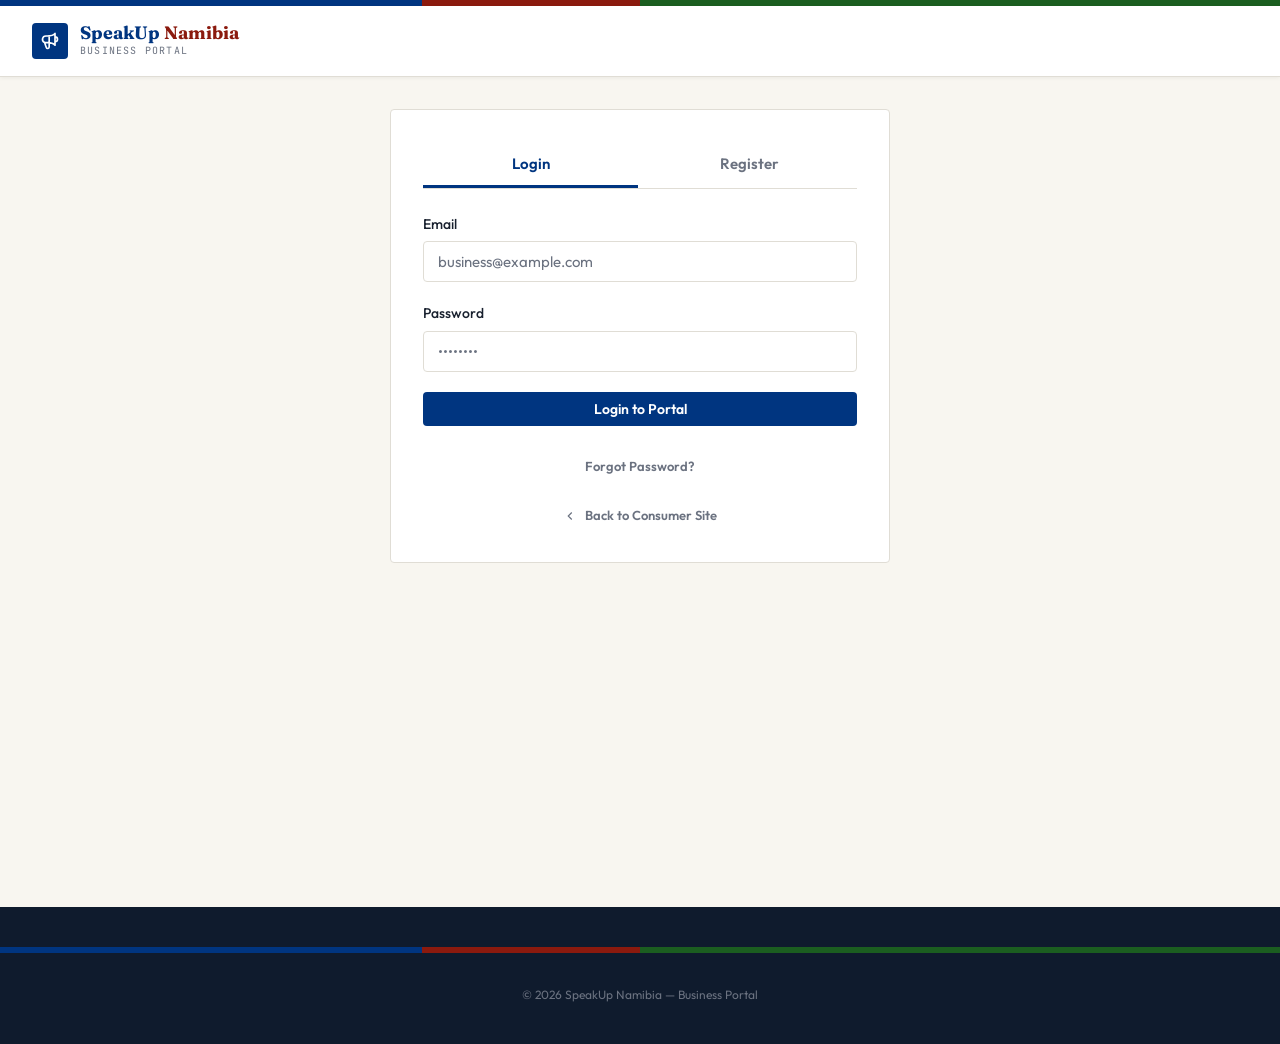
==== commit dc31d973: "fixed all issues" ====
--- a/business.html
+++ b/business.html
@@ -76,7 +76,6 @@
                     </svg>Renew Subscription</button>
             </div>
             <div class="biz-sidebar-footer">
-                <div class="notification-badge" id="notificationBadge" style="display:none"></div>
                 <button class="biz-nav-item" onclick="doLogout()" style="color:var(--nam-red)"><svg fill="none"
                         stroke="currentColor" stroke-width="2" viewBox="0 0 24 24">
                         <path d="M9 21H5a2 2 0 01-2-2V5a2 2 0 012-2h4" />
@@ -114,7 +113,7 @@
                             <path d="M18.5 2.5a2.121 2.121 0 013 3L12 15l-4 1 1-4 9.5-9.5z" />
                         </svg></div>
                     <div>
-                        <div class="modal-title">Write a Review as Business</div>
+                        <div class="modal-title">Write a Review</div>
                         <div class="modal-sub">Your review will appear publicly</div>
                     </div>
                 </div><button class="modal-close" onclick="closeWriteReviewModal()"><svg width="18" height="18"
@@ -125,8 +124,9 @@
             </div>
             <div class="modal-body">
                 <div class="form-space">
-                    <div><label class="label">Business Name <span class="req">*</span></label><input class="input"
-                            id="biz-wr-biz" type="text" readonly></div>
+                    <div><label class="label">Business You Are Reviewing <span class="req">*</span></label><input
+                            class="input" id="biz-wr-biz" type="text" placeholder="e.g. MTC Namibia, FNB, Shoprite…"
+                            autocomplete="off"></div>
                     <div><label class="label">Category <span class="req">*</span></label>
                         <div class="select-wrap"><select class="input" id="biz-wr-cat"
                                 style="padding:0.625rem 2.5rem 0.625rem 0.875rem"></select></div>
@@ -142,6 +142,9 @@
                     <div><label class="label">Your Story <span class="req">*</span></label><textarea
                             class="input textarea" id="biz-wr-content" rows="4"
                             placeholder="Tell us what happened..."></textarea></div>
+                    <div><label class="label">Your Name <span class="req">*</span></label><input class="input"
+                            id="biz-wr-name" type="text" placeholder="Name shown on the review" readonly
+                            style="background:var(--bg)"></div>
                     <div class="modal-footer" style="padding-top:0.5rem"><button class="btn btn-outline"
                             onclick="closeWriteReviewModal()">Cancel</button><button class="btn btn-primary"
                             id="biz-wr-submit" onclick="submitBusinessReview()">Publish Review</button></div>
@@ -168,7 +171,7 @@
                     placeholder="Write your public response as the verified business..."></textarea>
                 <div class="modal-footer" style="margin-top:1rem"><button class="btn btn-outline"
                         onclick="closeReplyModal()">Cancel</button><button class="btn btn-primary" id="submit-reply-btn"
-                        onclick="submitBusinessReply()">Post Reply</button></div>
+                        onclick="submitBusinessReply(this)">Post Reply</button></div>
             </div>
         </div>
     </div>
@@ -190,18 +193,27 @@
                     temporary password will be generated and displayed below.</p>
                 <div class="form-space">
                     <div><label class="label">Email</label><input class="input" id="reset-email" type="email"
-                            placeholder="business@example.com"></div>
+                            placeholder="business@example.com" onkeydown="if(event.key==='Enter')doResetPassword()">
+                    </div>
                     <div id="reset-err" class="form-err" style="display:none"></div>
                     <div id="temp-password-display"
-                        style="display:none; margin-top:1rem; text-align:center; background:var(--bg); padding:1rem; border-radius:var(--radius); border:1px solid var(--border);">
-                        <div style="font-size:0.75rem; color:var(--fg-muted); margin-bottom:0.25rem;">YOUR TEMPORARY
-                            PASSWORD</div>
-                        <div style="font-family:'JetBrains Mono',monospace; font-size:1.5rem; font-weight:700; letter-spacing:2px; word-break:break-all;"
+                        style="display:none; margin-top:1rem; text-align:center; background:var(--nam-dark); padding:1.5rem 1rem; border-radius:var(--radius); border:1px solid var(--border);">
+                        <div
+                            style="font-size:0.7rem; font-weight:700; letter-spacing:0.12em; color:rgba(255,255,255,0.5); margin-bottom:0.5rem; text-transform:uppercase;">
+                            Your Temporary Password</div>
+                        <div style="font-family:'JetBrains Mono',monospace; font-size:1.625rem; font-weight:800; letter-spacing:3px; word-break:break-all; color:#fff; margin-bottom:1rem; text-shadow:0 0 20px rgba(201,125,16,0.4);"
                             id="temp-pwd-value"></div>
-                        <button class="btn btn-outline btn-sm" style="margin-top:0.75rem;"
-                            onclick="copyTempPassword()">Copy to Clipboard</button>
-                    </div>
-                    <button class="btn btn-primary" style="width:100%" onclick="doResetPassword()">Send Temporary
+                        <button class="btn btn-gold" style="width:100%; justify-content:center;"
+                            onclick="copyTempPassword()">
+                            <svg width="14" height="14" fill="none" stroke="currentColor" stroke-width="2.5"
+                                viewBox="0 0 24 24">
+                                <rect x="9" y="9" width="13" height="13" rx="2" ry="2" />
+                                <path d="M5 15H4a2 2 0 01-2-2V4a2 2 0 012-2h9a2 2 0 012 2v1" />
+                            </svg>
+                            Copy to Clipboard
+                        </button>
+                    </div>
+                    <button class="btn btn-primary" style="width:100%" onclick="doResetPassword()">Generate Temporary
                         Password</button>
                 </div>
             </div>
--- a/style.css
+++ b/style.css
@@ -28,6 +28,7 @@
 }
 html {
   scroll-behavior: smooth;
+  scroll-padding-top: 76px;
 }
 body {
   font-family: "Outfit", system-ui, sans-serif;
@@ -174,6 +175,16 @@
   font-size: 0.8125rem;
   border-radius: var(--radius);
 }
+.btn:focus-visible {
+  outline: 3px solid var(--nam-blue);
+  outline-offset: 2px;
+}
+.btn-gold:focus-visible {
+  outline-color: var(--nam-gold);
+}
+.btn-outline-blue:focus-visible {
+  outline-color: var(--nam-blue);
+}
 
 /* ─── FORM ELEMENTS ──────────────────────────────────────────────── */
 .input {
@@ -289,7 +300,7 @@
   display: flex;
   align-items: center;
   justify-content: space-between;
-  height: 64px;
+  height: 70px;
   gap: 1rem;
 }
 .logo-wrap {
@@ -900,8 +911,11 @@
 }
 @media (min-width: 768px) {
   .footer-grid {
-    grid-template-columns: 1fr 1fr 1fr;
-  }
+    grid-template-columns: 1.4fr 1fr 1fr;
+  }
+}
+.footer-brand {
+  max-width: 320px;
 }
 .footer-logo-row {
   display: flex;
@@ -1067,6 +1081,7 @@
 }
 
 /* Stars input */
+/* Star rating input */
 .stars-input {
   display: flex;
   gap: 0.25rem;
@@ -1082,10 +1097,30 @@
 .star-btn:hover {
   transform: scale(1.15);
 }
+.star-btn:focus-visible {
+  outline: 3px solid var(--nam-blue);
+  outline-offset: 2px;
+  border-radius: 4px;
+}
 .star-btn svg {
   width: 32px;
   height: 32px;
-  transition: all 0.15s;
+  transition: fill 0.12s, stroke 0.12s;
+  pointer-events: none;
+}
+/* Filled state — set via JS data-filled attribute */
+.star-btn[data-filled="true"] svg {
+  fill: var(--nam-gold);
+  stroke: var(--nam-gold);
+}
+/* Hover: fill all stars up to the hovered one using CSS sibling trick */
+.stars-input:hover .star-btn svg {
+  fill: none;
+  stroke: #c8c0b0;
+}
+.star-btn:hover svg,
+.star-btn:hover ~ .star-btn svg {
+  /* reset siblings after hover — handled by reversing the row */
 }
 .rating-word {
   font-size: 0.875rem;
@@ -1282,6 +1317,10 @@
 #how-works-modal .modal-box {
   max-width: 30rem;
 }
+/* Reply Modal */
+.reply-modal {
+  max-width: 36rem;
+}
 .hiw-step {
   display: flex;
   gap: 1rem;
@@ -1426,24 +1465,6 @@
     padding: 1.5rem 1rem;
   }
 }
-.biz-mobile-header {
-  display: flex;
-  align-items: center;
-  justify-content: space-between;
-  margin-bottom: 1.5rem;
-}
-.biz-hamburger {
-  background: none;
-  border: none;
-  cursor: pointer;
-  color: var(--fg-muted);
-  padding: 0.5rem;
-}
-@media (min-width: 768px) {
-  .biz-mobile-header {
-    display: none;
-  }
-}
 
 /* Paywall */
 .paywall-hero {
@@ -1541,8 +1562,49 @@
 }
 
 /* Dashboard */
+.dashboard-container {
+  max-width: 100%;
+  width: 100%;
+}
+.biz-card {
+  background: var(--card);
+  border: 1px solid var(--border);
+  border-radius: var(--radius);
+  padding: 2rem;
+}
+@media (max-width: 480px) {
+  .biz-card {
+    padding: 1.25rem;
+  }
+}
+.biz-info-box {
+  background: var(--nam-blue);
+  background: linear-gradient(
+    135deg,
+    rgba(0, 53, 128, 0.08),
+    rgba(0, 53, 128, 0.04)
+  );
+  border: 1px solid rgba(0, 53, 128, 0.2);
+  border-left: 3px solid var(--nam-blue);
+  border-radius: var(--radius);
+  padding: 0.75rem 1rem;
+  font-size: 0.875rem;
+  color: var(--fg);
+}
+.biz-info-box strong {
+  color: var(--nam-blue);
+}
+.dash-eyebrow {
+  font-family: "JetBrains Mono", monospace;
+  font-size: 0.6875rem;
+  letter-spacing: 0.12em;
+  text-transform: uppercase;
+  color: rgba(255, 255, 255, 0.5);
+  margin-bottom: 0.25rem;
+}
 .dashboard-stats {
   display: flex;
+  flex-wrap: wrap;
   gap: 1rem;
   margin-bottom: 1.5rem;
 }
